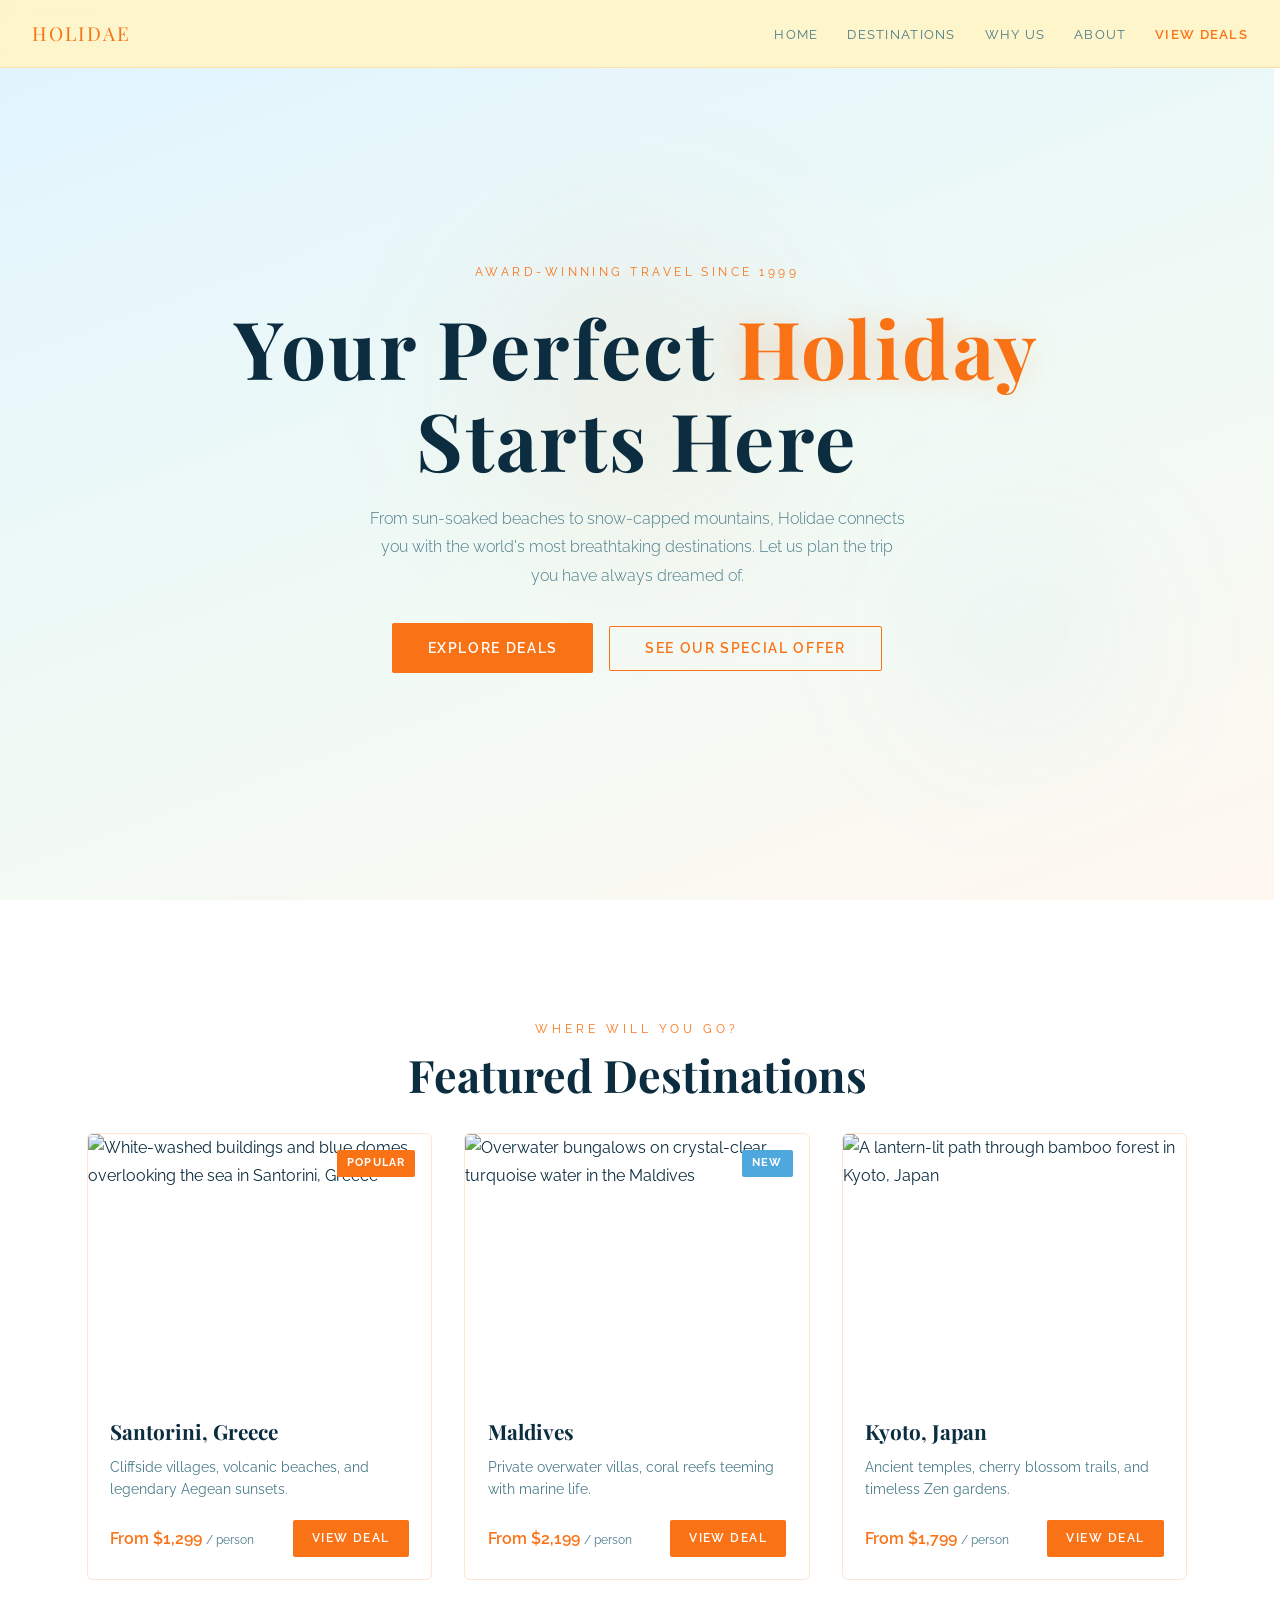
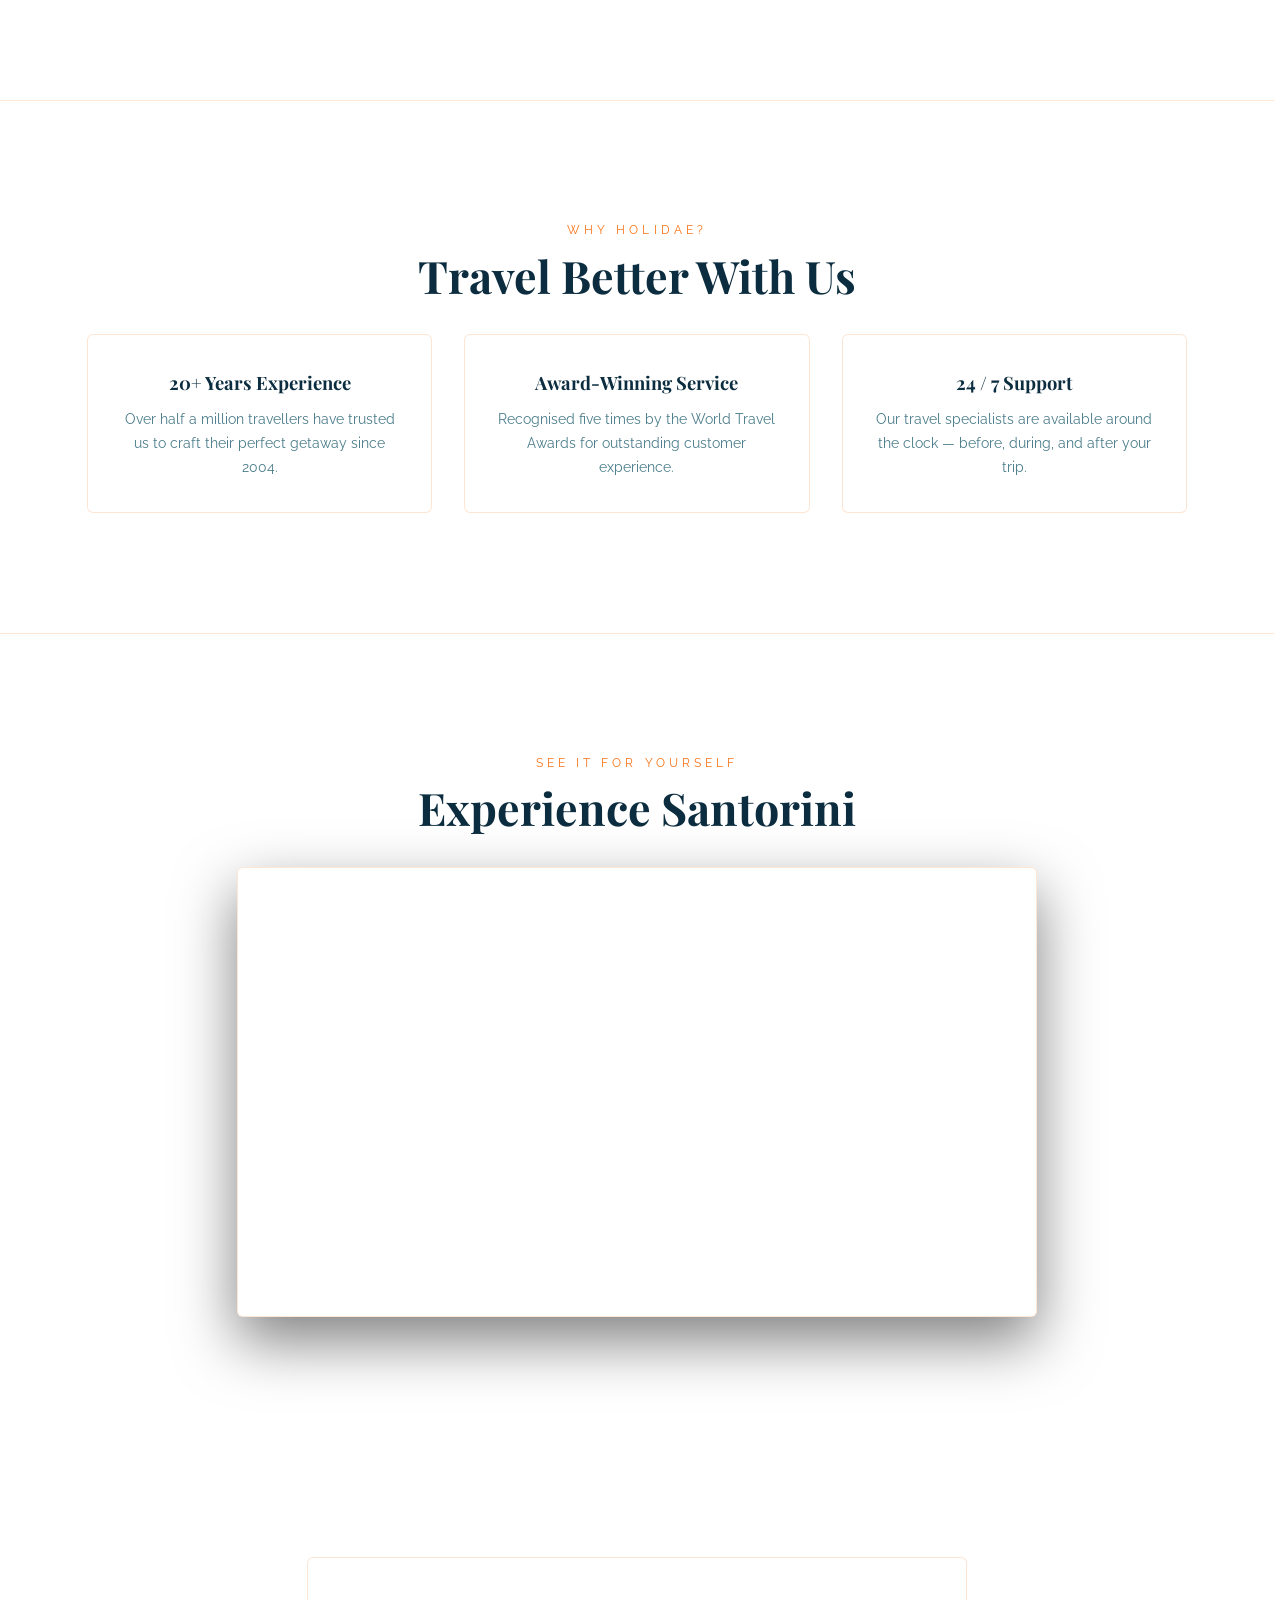
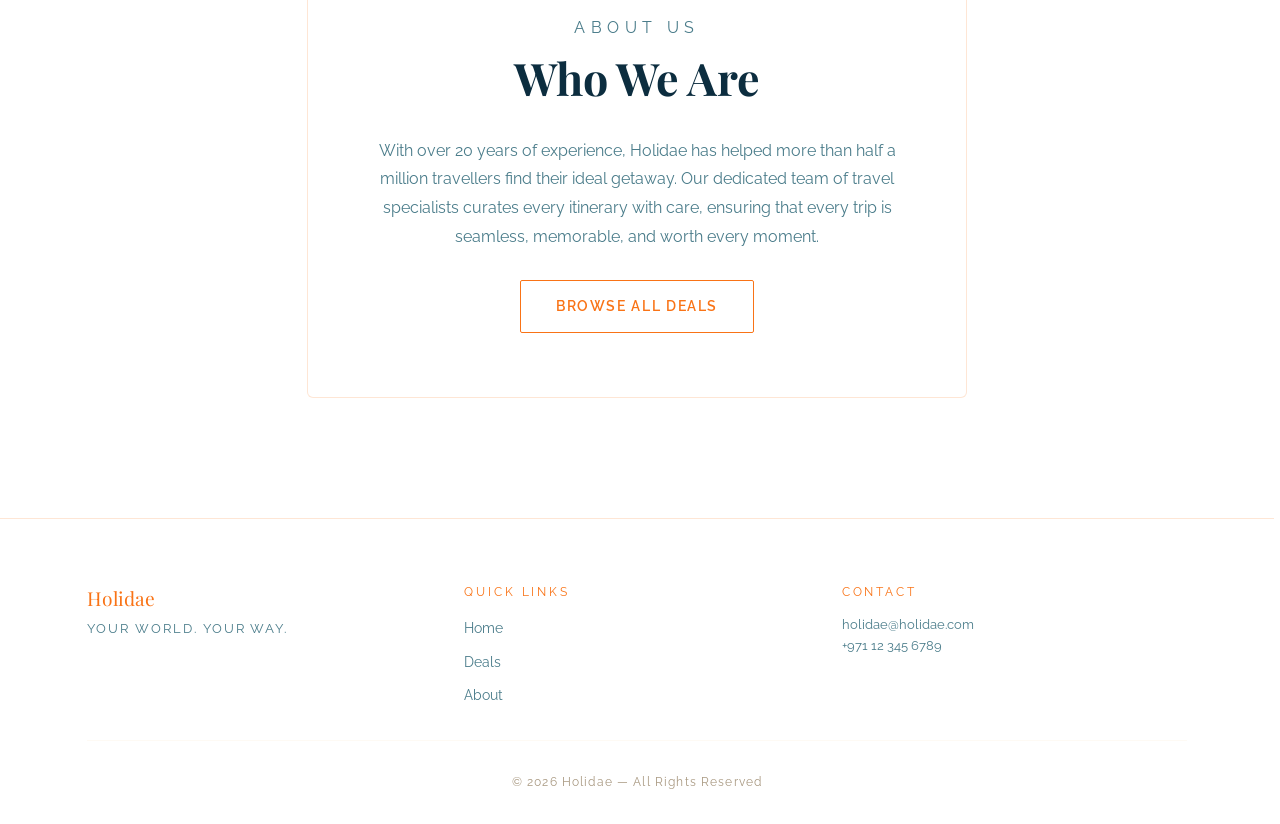
==== index.html @ 5d390eda "Update index.html" ====
<!DOCTYPE html>
<html lang="en">
<head>
  <meta charset="UTF-8" />
  <!-- Viewport meta tag is essential for responsive design on mobile devices. -->
  <meta name="viewport" content="width=device-width, initial-scale=1.0" />
  <title> Holidae</title>

  <!-- Google Fonts: Playfair Display for headings, Raleway for body text. -->
  <link rel="preconnect" href="https://fonts.googleapis.com" />
  <link rel="preconnect" href="https://fonts.gstatic.com" crossorigin />
  <link href="https://fonts.googleapis.com/css2?family=Playfair+Display:wght@400;700&family=Raleway:wght@300;400;600&display=swap" rel="stylesheet" />

  <!-- External stylesheet. -->
  <link rel="stylesheet" href="Home_Page/styles.css" />
  <!-- Favicon: the small icon shown in the browser tab. -->
  <link rel="apple-touch-icon" sizes="180x180" href="Home_Page/assets/apple-touch-icon.png">
  <link rel="icon" type="image/png" sizes="32x32" href="Home_Page/assets/favicon-32x32.png">
  <link rel="icon" type="image/png" sizes="16x16" href="Home_Page/assets/favicon-16x16.png">
  <link rel="manifest" href="Home_Page/assets/site.webmanifest">
</head>

<body>
  <!-- NAVIGATION BAR -->
  <!-- Fixed top bar. On desktop: inline links. On mobile: hamburger toggle. -->
  <nav id="navbar">
    <div class="nav-brand"> Holidae</div>

    <!-- Hamburger button — visible only on mobile via CSS. -->
    <button class="hamburger" id="hamburger" aria-label="Toggle navigation" aria-expanded="false">
      <!-- Three spans form the three bars of the hamburger icon. -->
      <span></span>
      <span></span>
      <span></span>
    </button>

    <!-- Nav link list. On mobile this is hidden until hamburger is clicked. -->
    <ul class="nav-links" id="nav-links">
      <li><a href="#home"         class="nav-link">Home</a></li>
      <li><a href="#destinations" class="nav-link">Destinations</a></li>
      <li><a href="#why-us"       class="nav-link">Why Us</a></li>
      <li><a href="#about"        class="nav-link">About</a></li>
      <!-- deals links to a separate page. -->
      <li><a href="Deals/deals.html" class="nav-link nav-cta">View Deals</a></li>
    </ul>
  </nav>


  <!-- HERO/MAIN SECTION -->
  <!-- Full-viewport intro with headline, subtext, and offer toggle. -->
  <section id="home">

    <!-- Decorative background orbs for depth — purely visual, no content. -->
    <div class="hero-orb hero-orb--1" aria-hidden="true"></div>
    <div class="hero-orb hero-orb--2" aria-hidden="true"></div>

    <!-- Eyebrow label above the main heading. -->
    <p class="hero-eyebrow"> Award-Winning Travel Since 1999 </p>

    <!-- Main hero heading. The <span> applies the gold accent colour. -->
    <h1 class="hero-heading">
      Your Perfect <span>Holiday</span><br/>Starts Here
    </h1>

    <!-- Short introductory paragraph. -->
    <p class="hero-sub">
      From sun-soaked beaches to snow-capped mountains,  Holidae
      connects you with the world's most breathtaking destinations.
      Let us plan the trip you have always dreamed of.
    </p>

    <!-- Button row: two CTAs side by side (stack on mobile via CSS). -->
    <div class="hero-btns">
      <!-- Primary CTA: navigates to the deals page. -->
      <a href="Deals/deals.html" class="btn btn--primary">Explore deals</a>

      <!-- Secondary CTA: toggles the special offer message via JS. -->
      <button class="btn btn--outline" id="offer-btn" onclick="toggleOffer()">
        See Our Special Offer
      </button>
    </div>

    <!-- Hidden offer message, revealed by toggleOffer() in script.js. -->
    <div id="offer-msg" aria-live="polite">
      Book any 7-night deal before <strong>31 May</strong> and receive a
      complimentary airport transfer, daily breakfast, and a guided city tour —
      all included at no extra cost.
    </div>

  </section>


  <!-- DESTINATIONS SECTION -->
  <!-- A responsive grid of featured destination cards. -->
  <section id="destinations">
    <p class="section-label">Where Will You Go?</p>
    <h2 class="section-title">Featured Destinations</h2>

    <!-- CSS Grid container — columns adjust from 1 to 3 depending on screen width. -->
    <div class="cards-grid">

      <!-- Destination card 1: Santorini -->
      <article class="dest-card">
        <div class="dest-card__img-wrap">
          <img
            src="https://images.unsplash.com/photo-1570077188670-e3a8d69ac5ff?w=800&q=80"
            alt="White-washed buildings and blue domes overlooking the sea in Santorini, Greece"
            loading="lazy"
          />
          <!-- Badge overlaid on the image. -->
          <span class="dest-card__badge">Popular</span>
        </div>
        <div class="dest-card__body">
          <h3 class="dest-card__name">Santorini, Greece</h3>
          <p class="dest-card__desc">
            Cliffside villages, volcanic beaches, and legendary Aegean sunsets.
          </p>
          <div class="dest-card__footer">
            <span class="dest-card__price">From $1,299 <em>/ person</em></span>
            <a href="Santorini/santorini.html" class="btn btn--sm">View deal</a>
          </div>
        </div>
      </article>

      <!-- Destination card 2: Maldives -->
      <article class="dest-card">
        <div class="dest-card__img-wrap">
          <img
            src="https://images.unsplash.com/photo-1514282401047-d79a71a590e8?w=800&q=80"
            alt="Overwater bungalows on crystal-clear turquoise water in the Maldives"
            loading="lazy"
          />
          <span class="dest-card__badge dest-card__badge--new">New</span>
        </div>
        <div class="dest-card__body">
          <h3 class="dest-card__name">Maldives</h3>
          <p class="dest-card__desc">
            Private overwater villas, coral reefs teeming with marine life.
          </p>
          <div class="dest-card__footer">
            <span class="dest-card__price">From $2,199 <em>/ person</em></span>
            <a href="Deals/deals.html" class="btn btn--sm">View deal</a>
          </div>
        </div>
      </article>

      <!-- Destination card 3: Kyoto -->
      <article class="dest-card">
        <div class="dest-card__img-wrap">
          <img
            src="https://images.unsplash.com/photo-1493976040374-85c8e12f0c0e?w=800&q=80"
            alt="A lantern-lit path through bamboo forest in Kyoto, Japan"
            loading="lazy"
          />
        </div>
        <div class="dest-card__body">
          <h3 class="dest-card__name">Kyoto, Japan</h3>
          <p class="dest-card__desc">
            Ancient temples, cherry blossom trails, and timeless Zen gardens.
          </p>
          <div class="dest-card__footer">
            <span class="dest-card__price">From $1,799 <em>/ person</em></span>
            <a href="Kyoto/kyoto.html" class="btn btn--sm">View deal</a>
          </div>
        </div>
      </article>

    </div><!-- /.cards-grid -->
  </section>


  <!-- WHY US SECTION -->
   <!-- Three feature highlights in a responsive row. -->
  <section id="why-us">
    <p class="section-label">Why Holidae?</p>
    <h2 class="section-title">Travel Better With Us</h2>

    <!-- Feature items lay out in a row on desktop, column on mobile. -->
    <div class="features-grid">

      <div class="feature">
        <h3 class="feature__title">20+ Years Experience</h3>
        <p class="feature__desc">
          Over half a million travellers have trusted us to craft their
          perfect getaway since 2004.
        </p>
      </div>

      <div class="feature">
        <h3 class="feature__title">Award-Winning Service</h3>
        <p class="feature__desc">
          Recognised five times by the World Travel Awards for outstanding
          customer experience.
        </p>
      </div>

      <div class="feature">
        <h3 class="feature__title">24 / 7 Support</h3>
        <p class="feature__desc">
          Our travel specialists are available around the clock — before,
          during, and after your trip.
        </p>
      </div>

    </div><!-- /.features-grid -->
  </section>


  <!-- VIDEO SECTION -->
   <!-- Embedded YouTube video of a destination.-->
  <section id="video">
    <p class="section-label">See It For Yourself</p>
    <h2 class="section-title">Experience Santorini</h2>

    <!--
      Responsive video wrapper technique:
      A 16:9 padding-top trick keeps the iframe at the correct aspect ratio
      at any screen width. See .video-wrap in styles.css for the CSS.
    -->
    <div class="video-wrap">
      <iframe
        src="https://www.youtube.com/embed/2zjpU97z3YY"
        title="Santorini Greece travel video"
        allow="accelerometer; autoplay; clipboard-write; encrypted-media; gyroscope; picture-in-picture"
        allowfullscreen
      ></iframe>
    </div>
  </section>


  <!-- ABOUT SECTION -->
   <!-- Short company description in a frosted card panel. -->
  <section id="about">
    <div class="about-card">
      <p class="section-label">About Us</p>
      <h2 class="section-title">Who We Are</h2>
      <p>
        With over 20 years of experience,  Holidae has helped more than
        half a million travellers find their ideal getaway. Our dedicated team
        of travel specialists curates every itinerary with care, ensuring that
        every trip is seamless, memorable, and worth every moment.
      </p>
      <!-- Internal link to a future About page could go here. -->
      <a href="Deals/deals.html" class="btn btn--outline" style="margin-top:1.8rem; display:inline-block;">
        Browse All deals
      </a>
    </div>
  </section>


  <!-- FOOTER -->
   <!-- Copyright, quick links, and a simple tagline. -->
  <footer>
    <div class="footer-inner">

      <!-- Footer brand column. -->
      <div class="footer-col">
        <p class="footer-brand"> Holidae</p>
        <p class="footer-tagline">Your world. Your way.</p>
      </div>

      <!-- Quick links column. -->
      <nav class="footer-col" aria-label="Footer navigation">
        <p class="footer-heading">Quick Links</p>
        <ul class="footer-links">
          <li><a href="#home">Home</a></li>
          <li><a href="Deals/deals.html">Deals</a></li>
          <li><a href="#about">About</a></li>
        </ul>
      </nav>

      <!-- Contact column. -->
      <div class="footer-col">
        <p class="footer-heading">Contact</p>
        <p>holidae@holidae.com</p>
        <p>+971 12 345 6789</p>
      </div>

    </div><!-- /.footer-inner -->

    <!-- Bottom copyright bar. -->
    <p class="footer-copy">
      &copy; 2026  Holidae &mdash; All Rights Reserved
    </p>
  </footer>


  <!-- External JS file, placed at end of body so HTML loads first. -->
  <script src="Home_Page/script.js"></script>

</body>
</html>
---- Home_Page/styles.css ----
/* 1. CSS CUSTOM PROPERTIES */
/* Centralised variables make it easy to change the whole colour palette or
typography from one place, and ensure consistency across every element. */

:root {
  /* Colours */
  --bg-dark:       #ffffff;
  --bg-mid:        #f0f9ff;
  --accent:        #f97316;
  --accent-glow:   rgba(249, 115, 22, 0.25);
  --accent-dim:    rgba(249, 115, 22, 0.10);
  --text-light:    #0c2d3f;
  --text-dim:      #4a7c8a;
  --card-bg:       rgba(255, 255, 255, 0.88);
  --border:        rgba(249, 115, 22, 0.18);

  /* Typography */
  --font-display:  'Playfair Display', Georgia, serif;
  --font-body:     'Raleway', 'Trebuchet MS', sans-serif;

  /* Spacing scale */
  --space-xs:  0.5rem;
  --space-sm:  1rem;
  --space-md:  2rem;
  --space-lg:  4rem;
  --space-xl:  6rem;

  /* Layout */
  --max-width: 1100px;
  --nav-height: 68px;

  /* Transitions */
  --transition: 0.3s ease;
}


/* 2. RESET & BASE */
/* Normalise browser defaults and set sensible global rules. */
*, *::before, *::after {
  box-sizing: border-box;
  margin: 0;
  padding: 0;
}

html {
  /* Smooth scrolling when anchor links are clicked. */
  scroll-behavior: smooth;
  /* Prevent layout shift when a scrollbar appears. */
  scrollbar-gutter: stable;
}

body {
  font-family: var(--font-body);
  font-size: 1rem;
  line-height: 1.7;
  color: var(--text-light);
  background: linear-gradient(160deg, #e0f4ff 0%, #f0faf5 55%, #fff8f0 100%);
  background-attachment: fixed;
  min-height: 100vh;
  overflow-x: hidden;
}

img {
  /* Images never overflow their container. */
  max-width: 100%;
  display: block;
}

a {
  color: inherit;
  text-decoration: none;
}

ul {
  list-style: none;
}

/* Thin, themed scrollbar for Webkit browsers. */
::-webkit-scrollbar       { width: 6px; }
::-webkit-scrollbar-track { background: #f0f9ff; }
::-webkit-scrollbar-thumb { background: rgba(249,115,22,0.3); border-radius: 3px; }


/* 3. REUSABLE COMPONENTS */
/* Buttons */
/* .btn is the base class. Modifier classes (--primary, --outline, --sm)
are layered on top. This BEM-style pattern keeps styles composable. */
.btn {
  display: inline-block;
  padding: 0.85rem 2.2rem;
  font-family: var(--font-body);
  font-size: 0.85rem;
  font-weight: 600;
  letter-spacing: 0.12em;
  text-transform: uppercase;
  cursor: pointer;
  border: none;
  border-radius: 2px;
  transition: color var(--transition),
              background var(--transition),
              box-shadow var(--transition),
              transform var(--transition);
  position: relative;
  overflow: hidden;
}

/* Subtle lift on any button hover. */
.btn:hover {
  transform: translateY(-2px);
}

/* Filled gold button. */
.btn--primary {
  background: var(--accent);
  color: var(--bg-dark);
}
.btn--primary:hover {
  background: #ea6a0a;
  box-shadow: 0 8px 24px var(--accent-glow);
}

/* Bordered transparent button. */
.btn--outline {
  background: transparent;
  border: 1.5px solid var(--accent);
  color: var(--accent);
}
.btn--outline:hover {
  background: var(--accent);
  color: var(--bg-dark);
  box-shadow: 0 8px 24px var(--accent-glow);
}

/* Small variant used inside cards. */
.btn--sm {
  padding: 0.5rem 1.2rem;
  font-size: 0.75rem;
  background: var(--accent);
  color: var(--bg-dark);
}
.btn--sm:hover {
  background: #ea6a0a;
  box-shadow: 0 4px 14px var(--accent-glow);
}

/* --- Section Labels (eyebrow text above headings) --- */
.section-label {
  display: block;
  font-size: 0.72rem;
  letter-spacing: 0.35em;
  text-transform: uppercase;
  color: var(--accent);
  margin-bottom: 0.5rem;
}

/* --- Section Titles --- */
.section-title {
  font-family: var(--font-display);
  /* clamp() creates fluid typography:
     minimum 1.8rem → scales with viewport → maximum 2.8rem.
     This eliminates the need for separate media query overrides. */
  font-size: clamp(1.8rem, 4vw, 2.8rem);
  line-height: 1.2;
  color: var(--text-light);
  margin-bottom: var(--space-md);
}

/* --- Centred Section Wrapper --- */
.section-inner {
  max-width: var(--max-width);
  margin: 0 auto;
  padding: 0 var(--space-sm);
}


/* 4. NAVIGATION */
/* Mobile-first: hamburger visible, links hidden by default. */
/* At 768px+ the hamburger hides and links appear inline. */

#navbar {
  position: fixed;
  top: 0;
  left: 0;
  width: 100%;
  height: var(--nav-height);
  display: flex;
  align-items: center;
  justify-content: space-between;
  padding: 0 var(--space-md);
  background: rgba(255, 245, 199, 0.92);
  backdrop-filter: blur(12px);
  -webkit-backdrop-filter: blur(12px); /* Safari prefix */
  border-bottom: 1px solid var(--border);
  z-index: 1000;
  isolation: isolate; /* Creates a new stacking context for the nav, ensuring dropdowns appear above other content. */
}

/* Brand name in the nav. */
.nav-brand {
  font-family: var(--font-display);
  font-size: 1.2rem;
  letter-spacing: 0.1em;
  color: var(--accent);
  text-transform: uppercase;
}

/* Hamburger button — shown on mobile, hidden on desktop. */
/* Three <span> children form the three icon bars. */
.hamburger {
  display: flex;          
  flex-direction: column;
  justify-content: space-between;
  width: 26px;
  height: 18px;
  background: none;
  border: none;
  cursor: pointer;
  padding: 0;
  z-index: 1001;
}

.hamburger span {
  display: block;
  width: 100%;
  height: 2px;
  background: var(--accent);
  border-radius: 2px;
  /* Animate each bar for the open/close morph effect. */
  transition: transform var(--transition), opacity var(--transition);
  transform-origin: center;
}

/* When the nav is open, the JS adds .nav-open to #navbar. */
/* These rules morph the three bars into an X shape. */
#navbar.nav-open .hamburger span:nth-child(1) {
  transform: translateY(8px) rotate(45deg);
}
#navbar.nav-open .hamburger span:nth-child(2) {
  opacity: 0;
  transform: scaleX(0);
}
#navbar.nav-open .hamburger span:nth-child(3) {
  transform: translateY(-8px) rotate(-45deg);
}

/* Nav links — hidden on mobile, dropdown when open. */
.nav-links {
  /* Hidden off-screen by default on mobile. */
  display: flex;
  flex-direction: column;
  gap: 0;
  position: absolute;
  top: var(--nav-height);
  left: 0;
  width: 100%;
  background: rgba(253, 253, 253, 0.92);
  border-bottom: 1px solid var(--border);
  padding: var(--space-sm) 0;
  /* Slide-down animation handled by max-height transition. */
  max-height: 0;
  overflow: hidden;
  padding: 0; /* Remove padding when closed to prevent extra space. */
  border-bottom: none; /* Remove border when closed to prevent visual glitch. */
  transition: max-height 0.4s ease, padding 0.4s ease;
  z-index: 1001;

}

/* When the hamburger is clicked, JS adds .nav-open to #navbar. */
#navbar.nav-open .nav-links {
  max-height: 400px; /* Large enough to reveal all links. */
  padding: var(--space-sm) 0;
}

.nav-links a {
  display: block;
  padding: 0.75rem var(--space-md);
  font-size: 0.85rem;
  letter-spacing: 0.1em;
  text-transform: uppercase;
  color: var(--text-dim);
  transition: color var(--transition), padding-left var(--transition);
}

.nav-links a:hover {
  color: var(--accent);
  padding-left: calc(var(--space-md) + 6px); 
}

/* Highlighting the "View Deals" button. */
.nav-cta {
  color: var(--accent) !important;
  font-weight: 600;
}


/* 5. HERO SECTION */
#home {
  min-height: 100vh;
  display: flex;
  flex-direction: column;
  justify-content: center;
  align-items: center;
  text-align: center;
  /* Top padding clears the fixed nav; bottom padding for breathing room. */
  padding: calc(var(--nav-height) + var(--space-lg)) var(--space-sm) var(--space-xl);
  position: relative;
  overflow: hidden;
}

/* Decorative ambient orbs — positioned absolutely behind content. */
.hero-orb {
  position: absolute;
  border-radius: 50%;
  filter: blur(80px);
  pointer-events: none;
  z-index: 0;
}
.hero-orb--1 {
  width: 420px;
  height: 420px;
  background: radial-gradient(circle, rgba(249,115,22,0.10), transparent 70%);
  top: 20%;
  left: 50%;
  transform: translateX(-50%);
  animation: orb-drift 8s ease-in-out infinite alternate;
}
.hero-orb--2 {
  width: 260px;
  height: 260px;
  background: radial-gradient(circle, rgba(56,189,248,0.12), transparent 70%);
  bottom: 15%;
  right: 10%;
  animation: orb-drift 11s ease-in-out infinite alternate-reverse;
}

@keyframes orb-drift {
  from { transform: translateX(-50%) translateY(0); }
  to   { transform: translateX(-50%) translateY(30px); }
}

/* Eyebrow label above the main heading. */
.hero-eyebrow {
  font-size: 0.72rem;
  letter-spacing: 0.3em;
  text-transform: uppercase;
  color: var(--accent);
  margin-bottom: 1.2rem;
  position: relative;
  z-index: 1;
  animation: fade-in-up 0.9s ease both;
}

/* Main heading uses fluid sizing via clamp(). */
.hero-heading {
  font-family: var(--font-display);
  font-size: clamp(2.4rem, 8vw, 5rem);
  letter-spacing: 0.03em;
  line-height: 1.15;
  color: var(--text-light);
  position: relative;
  z-index: 1;
  animation: fade-in-up 0.9s ease 0.15s both;
}

/* Gold accent word in the heading. */
.hero-heading span {
  color: var(--accent);
  text-shadow: 0 0 32px var(--accent-glow);
}

.hero-sub {
  max-width: 540px;
  margin-top: 1.2rem;
  font-size: 1rem;
  font-weight: 300;
  line-height: 1.8;
  color: var(--text-dim);
  position: relative;
  z-index: 1;
  animation: fade-in-up 0.9s ease 0.3s both;
}

/* Button row — stacked on mobile, side-by-side on desktop. */
.hero-btns {
  display: flex;
  flex-direction: column;
  align-items: center;
  gap: var(--space-sm);
  margin-top: var(--space-md);
  position: relative;
  z-index: 1;
  animation: fade-in-up 0.9s ease 0.45s both;
}

/* Offer message panel. */
#offer-msg {
  display: none; /* JS toggles this to 'block'. */
  margin-top: var(--space-md);
  padding: 1.1rem 1.8rem;
  border-left: 3px solid var(--accent);
  background: var(--accent-dim);
  color: var(--text-light);
  font-size: 0.95rem;
  line-height: 1.7;
  max-width: 520px;
  text-align: left;
  position: relative;
  z-index: 1;
  animation: fade-in-up 0.5s ease both;
  border-radius: 0 4px 4px 0;
}

/* Shared keyframe used by hero elements. */
@keyframes fade-in-up {
  from { opacity: 0; transform: translateY(24px); }
  to   { opacity: 1; transform: translateY(0);    }
}


/* 6. DESTINATIONS SECTION */
#destinations {
  padding: var(--space-xl) var(--space-sm);
  text-align: center;
}

/* CSS Grid layout for destination cards.
/* Grid-template-columns uses auto-fit + minmax so the browser automatically calculates 
how many columns fit. On a 320px phone: 1 column. */
/* On a 700px tablet: 2 columns. On 1000px+ desktop: 3 columns. */
/* No media queries needed for this specific layout change. */
.cards-grid {
  display: grid;
  grid-template-columns: repeat(auto-fit, minmax(280px, 1fr));
  gap: var(--space-md);
  max-width: var(--max-width);
  margin: 0 auto;
  text-align: left;
}

/* Individual destination card. */
.dest-card {
  background: var(--card-bg);
  border: 1px solid var(--border);
  border-radius: 6px;
  overflow: hidden;
  backdrop-filter: blur(6px);
  transition: transform var(--transition), box-shadow var(--transition);
}

.dest-card:hover {
  transform: translateY(-6px);
  box-shadow: 0 20px 48px rgba(0,0,0,0.4);
}

/* Image wrapper allows the badge to be positioned absolutely. */
.dest-card__img-wrap {
  position: relative;
  overflow: hidden;
/* Fixed aspect ratio so all cards have uniform image height. */
  aspect-ratio: 4 / 3;
}

.dest-card__img-wrap img {
  width: 100%;
  height: 100%;
  object-fit: cover;
  transition: transform 0.5s ease;
}

.dest-card:hover .dest-card__img-wrap img {
  transform: scale(1.06);
}

/* Small badge pinned to the top-right of the card image. */
.dest-card__badge {
  position: absolute;
  top: var(--space-sm);
  right: var(--space-sm);
  background: var(--accent);
  color: var(--bg-dark);
  font-size: 0.68rem;
  font-weight: 700;
  letter-spacing: 0.1em;
  text-transform: uppercase;
  padding: 0.25rem 0.65rem;
  border-radius: 2px;
}

/* Blue-tinted badge for "New" items. */
.dest-card__badge--new {
  background: #4ea8de;
  color: #fff;
}

/* Card text body. */
.dest-card__body {
  padding: 1.4rem;
}

.dest-card__name {
  font-family: var(--font-display);
  font-size: 1.3rem;
  color: var(--text-light);
  margin-bottom: 0.4rem;
}

.dest-card__desc {
  font-size: 0.88rem;
  color: var(--text-dim);
  line-height: 1.6;
  margin-bottom: 1.2rem;
}

/* Price and button sit side by side within the card footer. */
.dest-card__footer {
  display: flex;
  align-items: center;
  justify-content: space-between;
  gap: var(--space-xs);
}

.dest-card__price {
  font-size: 1rem;
  font-weight: 600;
  color: var(--accent);
}

.dest-card__price em {
  font-style: normal;
  font-size: 0.78rem;
  font-weight: 400;
  color: var(--text-dim);
}


/* 7. WHY US / FEATURES SECTION */
#why-us {
  padding: var(--space-xl) var(--space-sm);
  text-align: center;
  background: rgba(255,255,255,0.02);
  border-top: 1px solid var(--border);
  border-bottom: 1px solid var(--border);
}

/* Same auto-fit grid pattern as .cards-grid. */
/* Switches from 1 column (mobile) to 3 columns (desktop) automatically. */
.features-grid {
  display: grid;
  grid-template-columns: repeat(auto-fit, minmax(220px, 1fr));
  gap: var(--space-md);
  max-width: var(--max-width);
  margin: 0 auto;
}

.feature {
  padding: var(--space-md);
  background: var(--card-bg);
  border: 1px solid var(--border);
  border-radius: 6px;
  backdrop-filter: blur(6px);
  transition: border-color var(--transition), transform var(--transition);
}

.feature:hover {
  border-color: var(--accent);
  transform: translateY(-4px);
}

.feature__title {
  font-family: var(--font-display);
  font-size: 1.15rem;
  color: var(--text-light);
  margin-bottom: 0.6rem;
}

.feature__desc {
  font-size: 0.88rem;
  color: var(--text-dim);
  line-height: 1.7;
}


/* 8. VIDEO SECTION */
#video {
  padding: var(--space-xl) var(--space-sm);
  text-align: center;
}
/* This ensures the video is never distorted or overflows on small screens. */
.video-wrap {
  width: 100%;
  max-width: 800px;
  margin: 0 auto;
  aspect-ratio: 16 / 9;
  border-radius: 6px;
  overflow: hidden;
  border: 1px solid var(--border);
  box-shadow: 0 24px 60px rgba(0,0,0,0.5);
}

.video-wrap iframe {
  width: 100%;
  height: 100%;
  border: none;
}

/* 9. ABOUT SECTION */
#about {
  padding: var(--space-xl) var(--space-sm);
  display: flex;
  justify-content: center;
  text-align: center;
}

.about-card {
  background: var(--card-bg);
  border: 1px solid var(--border);
  border-radius: 6px;
  padding: clamp(2rem, 5vw, 3.5rem); /* Fluid padding. */
  max-width: 660px;
  width: 100%;
  backdrop-filter: blur(8px);
}

.about-card p {
  color: var(--text-dim);
  line-height: 1.85;
  font-size: 0.97rem;
}


/* 10. FOOTER */
footer {
  border-top: 1px solid var(--border);
  padding: var(--space-lg) var(--space-sm) var(--space-md);
}

/* Three-column layout on desktop, stacked on mobile. */
.footer-inner {
  display: grid;
  grid-template-columns: 1fr;
  gap: var(--space-md);
  max-width: var(--max-width);
  margin: 0 auto var(--space-md);
  text-align: center;
}

.footer-brand {
  font-family: var(--font-display);
  font-size: 1.2rem;
  color: var(--accent);
  margin-bottom: 0.3rem;
}

.footer-tagline {
  font-size: 0.82rem;
  color: var(--text-dim);
  letter-spacing: 0.15em;
  text-transform: uppercase;
}

.footer-heading {
  font-size: 0.72rem;
  letter-spacing: 0.25em;
  text-transform: uppercase;
  color: var(--accent);
  margin-bottom: 0.8rem;
}

.footer-links li + li {
  margin-top: 0.4rem;
}

.footer-links a {
  font-size: 0.88rem;
  color: var(--text-dim);
  transition: color var(--transition);
}

.footer-links a:hover {
  color: var(--accent);
}

footer p {
  font-size: 0.82rem;
  color: var(--text-dim);
  line-height: 1.6;
}

.footer-copy {
  text-align: center;
  font-size: 0.72rem;
  letter-spacing: 0.1em;
  color: rgb(168, 152, 128);
  padding-top: var(--space-md);
  border-top: 1px solid rgba(232,160,69,0.06);
  max-width: var(--max-width);
  margin: 0 auto;
}


/* MEDIA QUERIES */
/* Mobile-first approach: base styles above target small screens. */
/* The queries below progressively enhance for larger viewports. */

/* TABLET — 600px and wider */
@media (min-width: 600px) {

  /* Hero buttons sit side by side. */
  .hero-btns {
    flex-direction: row;
    justify-content: center;
  }

  /* Footer columns: 2-column grid. */
  .footer-inner {
    grid-template-columns: repeat(2, 1fr);
    text-align: left;
  }
}


/* DESKTOP — 768px and wider */
@media (min-width: 768px) {

  /* --- Navigation ---
     Hide the hamburger and show inline links on desktop. */
  .hamburger {
    display: none;
  }

  .nav-links {
    /* Override the mobile dropdown styles. */
    position: static;
    flex-direction: row;
    align-items: center;
    gap: 1.8rem;
    max-height: none; /* Remove the mobile slide-down constraint. */
    overflow: visible;
    background: none;
    border: none;
    padding: 0;
    width: auto;
  }

  .nav-links a {
    padding: 0;
    font-size: 0.8rem;
    display: inline;
  }

  /* Remove indent hover effect on desktop. */
  .nav-links a:hover {
    padding-left: 0;
    color: var(--accent);
  }

  /* Footer: 3-column layout. */
  .footer-inner {
    grid-template-columns: repeat(3, 1fr);
  }
}


/* LARGE DESKTOP — 1024px and wider */
@media (min-width: 1024px) {

  /* Increase section padding on large screens for a more spacious feel. */
  #destinations,
  #why-us,
  #video,
  #about {
    padding: calc(var(--space-xl) * 1.25) var(--space-md);
  }
}
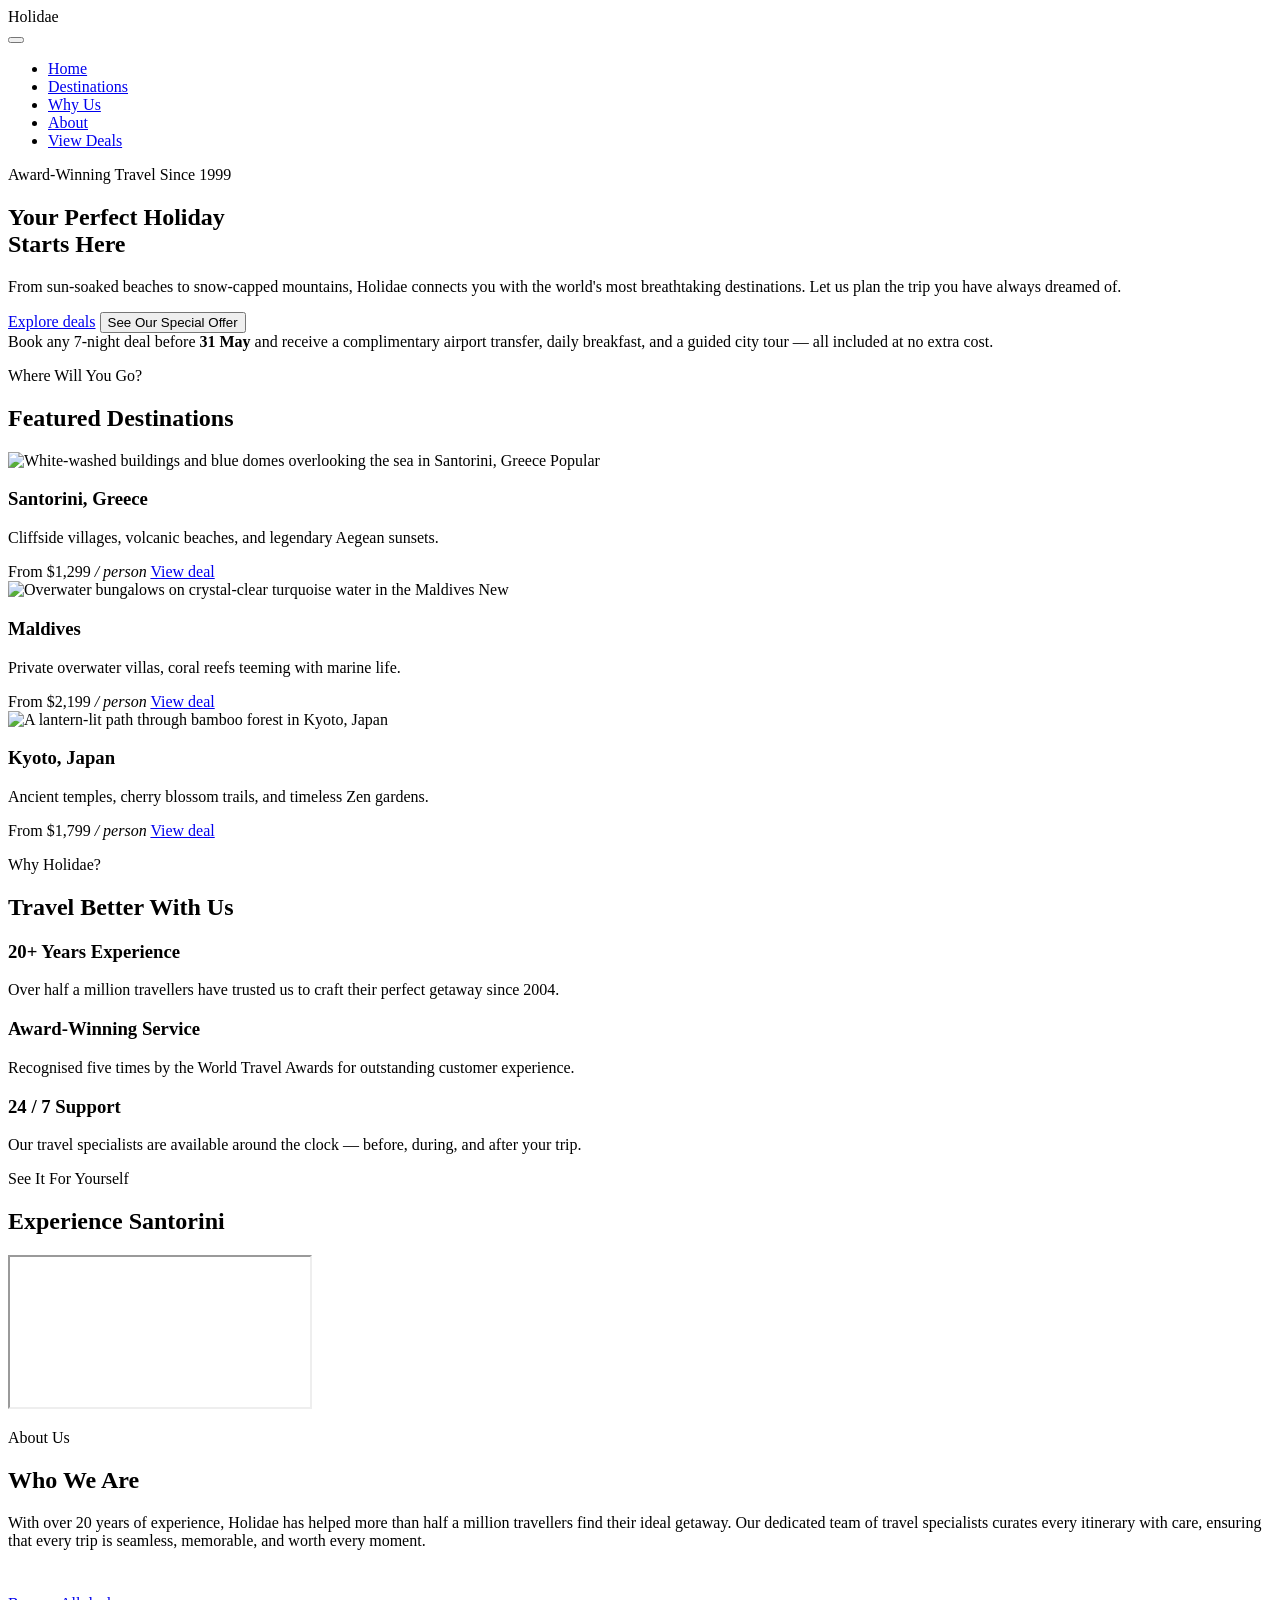
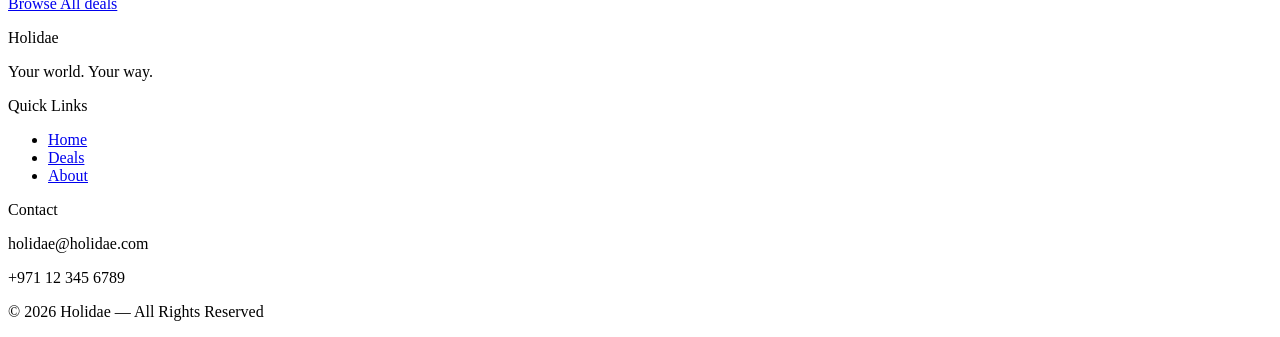
==== commit a318da45: "Update index.html" ====
--- a/index.html
+++ b/index.html
@@ -12,12 +12,12 @@
   <link href="https://fonts.googleapis.com/css2?family=Playfair+Display:wght@400;700&family=Raleway:wght@300;400;600&display=swap" rel="stylesheet" />
 
   <!-- External stylesheet. -->
-  <link rel="stylesheet" href="Home_Page/styles.css" />
+  <link rel="stylesheet" href="nathan.github.io/Home_Page/styles.css" />
   <!-- Favicon: the small icon shown in the browser tab. -->
-  <link rel="apple-touch-icon" sizes="180x180" href="Home_Page/assets/apple-touch-icon.png">
-  <link rel="icon" type="image/png" sizes="32x32" href="Home_Page/assets/favicon-32x32.png">
-  <link rel="icon" type="image/png" sizes="16x16" href="Home_Page/assets/favicon-16x16.png">
-  <link rel="manifest" href="Home_Page/assets/site.webmanifest">
+  <link rel="apple-touch-icon" sizes="180x180" href="nathan.github.io/Home_Page/assets/apple-touch-icon.png">
+  <link rel="icon" type="image/png" sizes="32x32" href="nathan.github.io/Home_Page/assets/favicon-32x32.png">
+  <link rel="icon" type="image/png" sizes="16x16" href="nathan.github.io/Home_Page/assets/favicon-16x16.png">
+  <link rel="manifest" href="nathan.github.io/Home_Page/assets/site.webmanifest">
 </head>
 
 <body>
@@ -117,7 +117,7 @@
           </p>
           <div class="dest-card__footer">
             <span class="dest-card__price">From $1,299 <em>/ person</em></span>
-            <a href="Santorini/santorini.html" class="btn btn--sm">View deal</a>
+            <a href="/Santorini/santorini.html" class="btn btn--sm">View deal</a>
           </div>
         </div>
       </article>
@@ -139,7 +139,7 @@
           </p>
           <div class="dest-card__footer">
             <span class="dest-card__price">From $2,199 <em>/ person</em></span>
-            <a href="Deals/deals.html" class="btn btn--sm">View deal</a>
+            <a href="/Deals/deals.html" class="btn btn--sm">View deal</a>
           </div>
         </div>
       </article>
@@ -160,7 +160,7 @@
           </p>
           <div class="dest-card__footer">
             <span class="dest-card__price">From $1,799 <em>/ person</em></span>
-            <a href="Kyoto/kyoto.html" class="btn btn--sm">View deal</a>
+            <a href="/Kyoto/kyoto.html" class="btn btn--sm">View deal</a>
           </div>
         </div>
       </article>
@@ -241,7 +241,7 @@
         every trip is seamless, memorable, and worth every moment.
       </p>
       <!-- Internal link to a future About page could go here. -->
-      <a href="Deals/deals.html" class="btn btn--outline" style="margin-top:1.8rem; display:inline-block;">
+      <a href="/Deals/deals.html" class="btn btn--outline" style="margin-top:1.8rem; display:inline-block;">
         Browse All deals
       </a>
     </div>
@@ -286,7 +286,7 @@
 
 
   <!-- External JS file, placed at end of body so HTML loads first. -->
-  <script src="Home_Page/script.js"></script>
+  <script src="/Home_Page/script.js"></script>
 
 </body>
 </html>
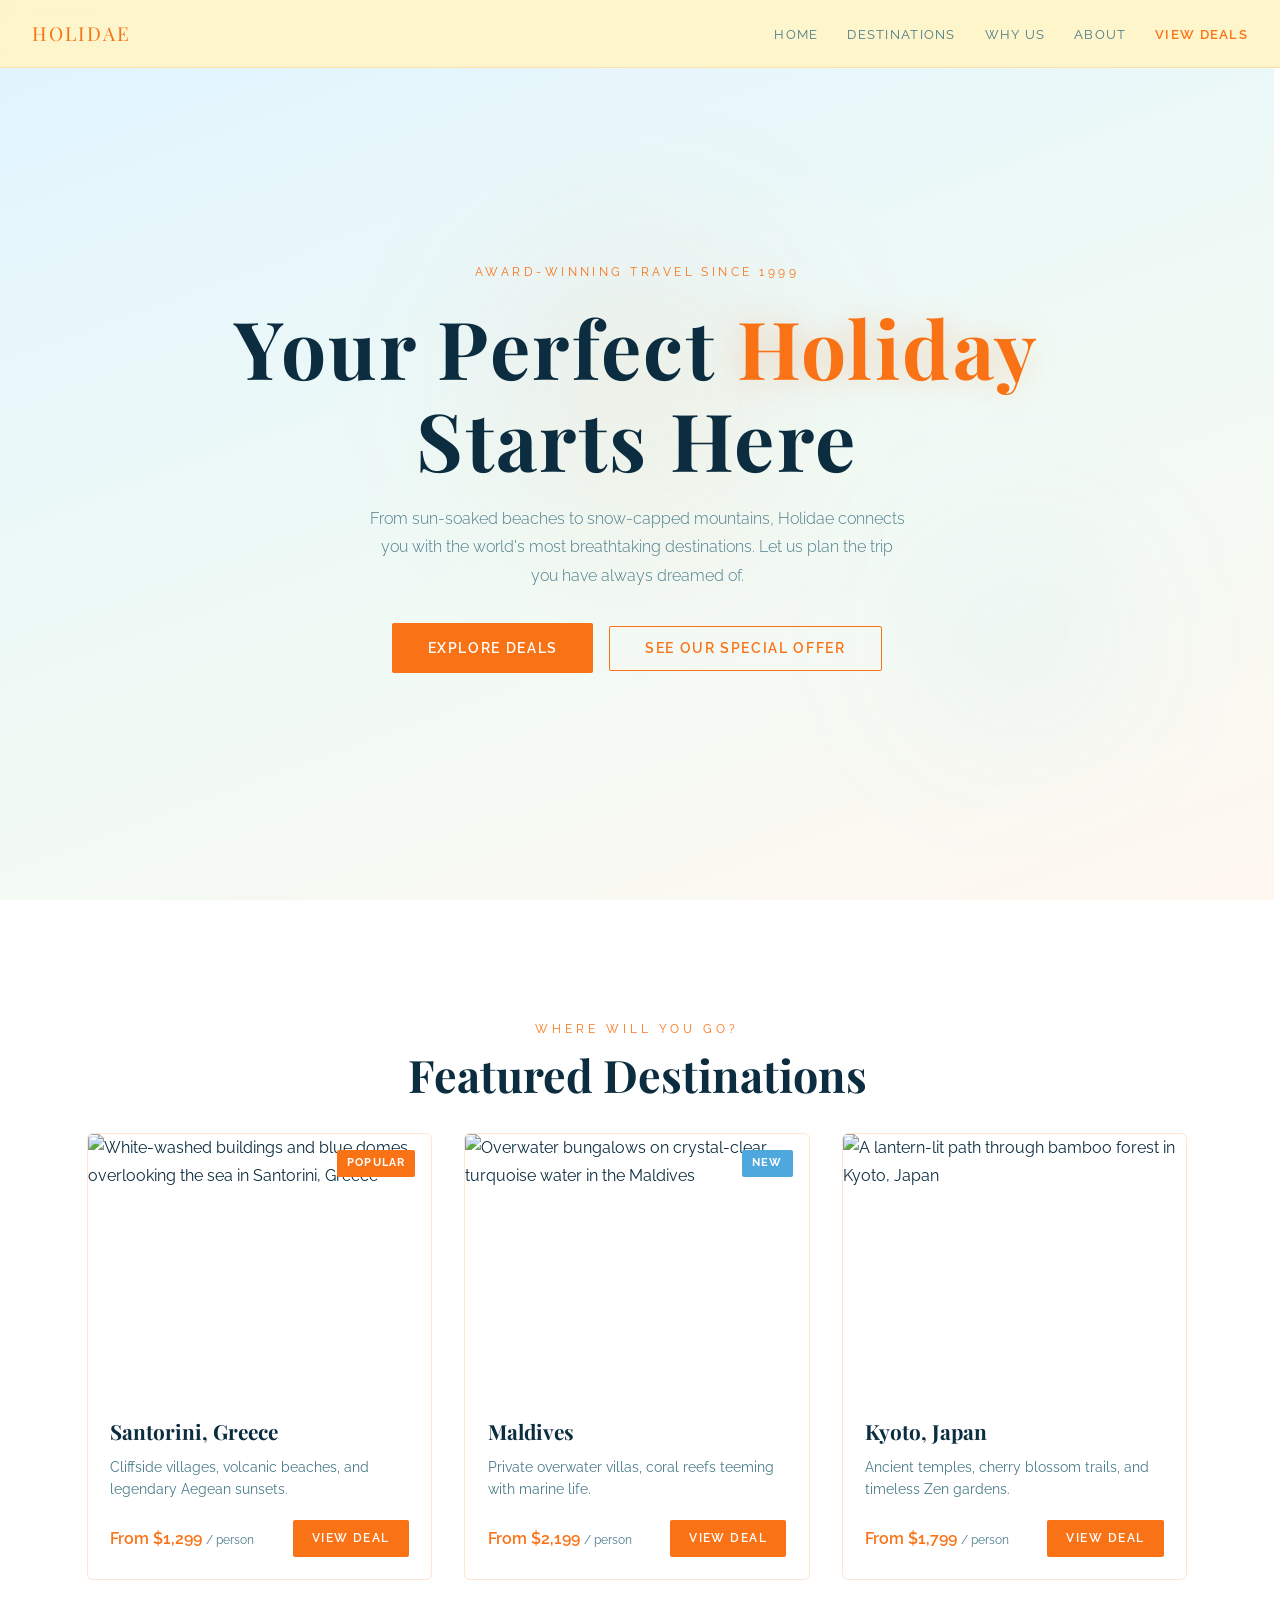
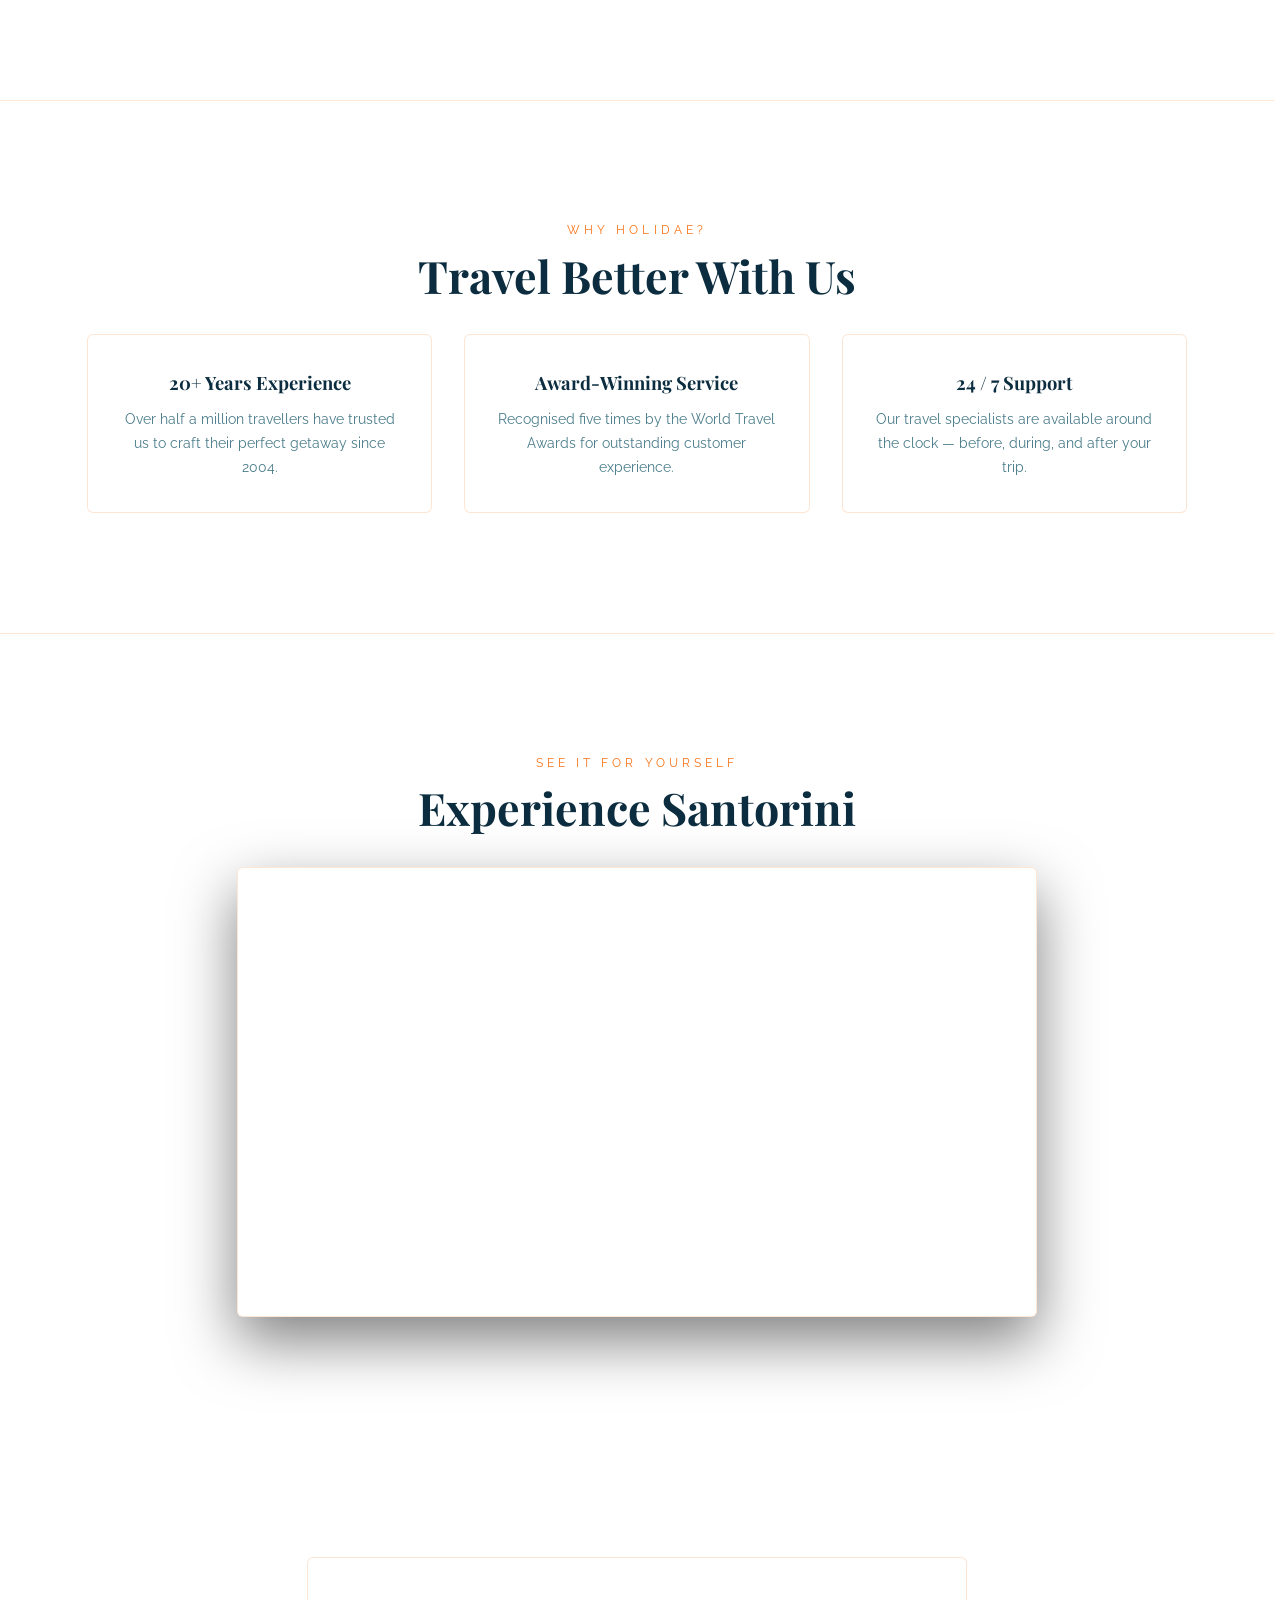
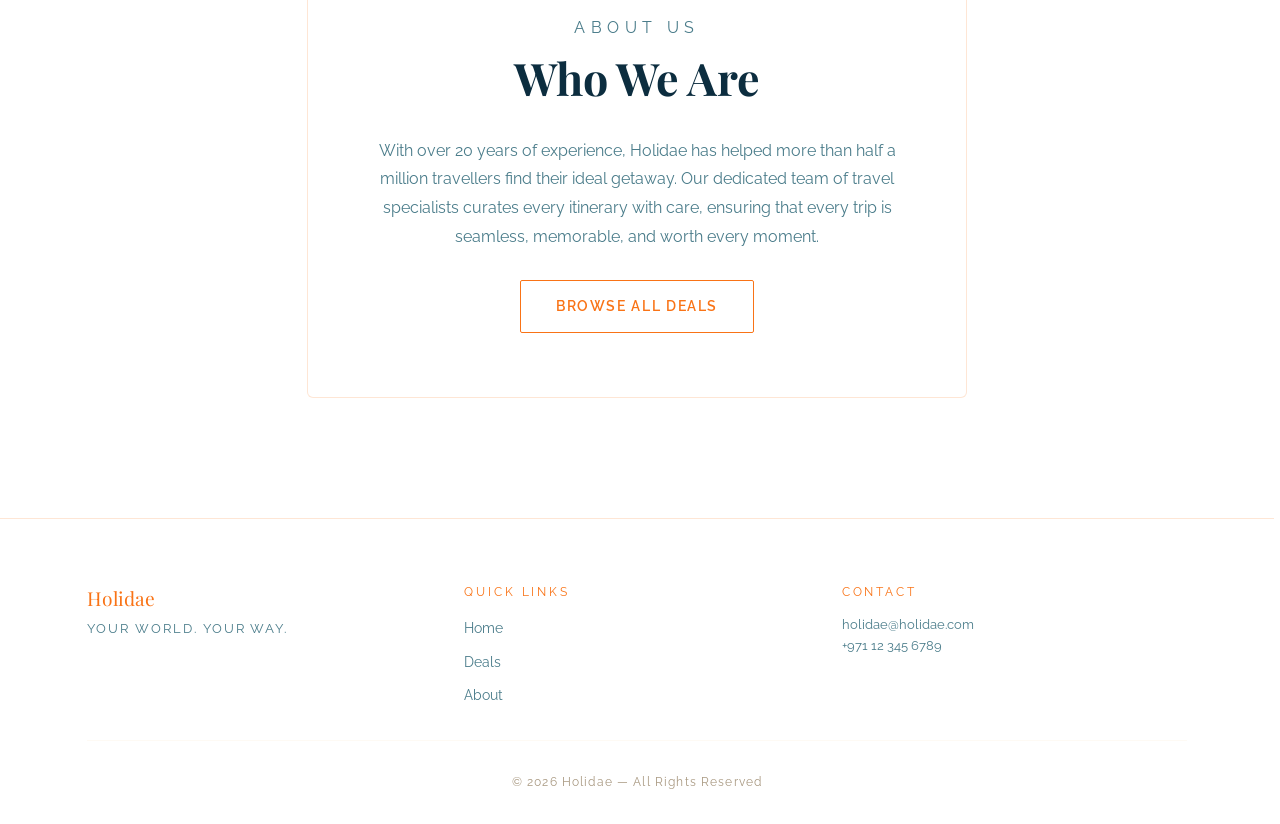
==== commit 5abb37f6: "fixing live website trying domething" ====
--- a/index.html
+++ b/index.html
@@ -12,12 +12,12 @@
   <link href="https://fonts.googleapis.com/css2?family=Playfair+Display:wght@400;700&family=Raleway:wght@300;400;600&display=swap" rel="stylesheet" />
 
   <!-- External stylesheet. -->
-  <link rel="stylesheet" href="nathan.github.io/Home_Page/styles.css" />
+  <link rel="stylesheet" href="styles.css" />
   <!-- Favicon: the small icon shown in the browser tab. -->
-  <link rel="apple-touch-icon" sizes="180x180" href="nathan.github.io/Home_Page/assets/apple-touch-icon.png">
-  <link rel="icon" type="image/png" sizes="32x32" href="nathan.github.io/Home_Page/assets/favicon-32x32.png">
-  <link rel="icon" type="image/png" sizes="16x16" href="nathan.github.io/Home_Page/assets/favicon-16x16.png">
-  <link rel="manifest" href="nathan.github.io/Home_Page/assets/site.webmanifest">
+  <link rel="apple-touch-icon" sizes="180x180" href="assets/apple-touch-icon.png">
+  <link rel="icon" type="image/png" sizes="32x32" href="assets/favicon-32x32.png">
+  <link rel="icon" type="image/png" sizes="16x16" href="assets/favicon-16x16.png">
+  <link rel="manifest" href="assets/site.webmanifest">
 </head>
 
 <body>
--- a/styles.css
+++ b/styles.css
@@ -0,0 +1,776 @@
+
+/* 1. CSS CUSTOM PROPERTIES */
+/* Centralised variables make it easy to change the whole colour palette or
+typography from one place, and ensure consistency across every element. */
+
+:root {
+  /* Colours */
+  --bg-dark:       #ffffff;
+  --bg-mid:        #f0f9ff;
+  --accent:        #f97316;
+  --accent-glow:   rgba(249, 115, 22, 0.25);
+  --accent-dim:    rgba(249, 115, 22, 0.10);
+  --text-light:    #0c2d3f;
+  --text-dim:      #4a7c8a;
+  --card-bg:       rgba(255, 255, 255, 0.88);
+  --border:        rgba(249, 115, 22, 0.18);
+
+  /* Typography */
+  --font-display:  'Playfair Display', Georgia, serif;
+  --font-body:     'Raleway', 'Trebuchet MS', sans-serif;
+
+  /* Spacing scale */
+  --space-xs:  0.5rem;
+  --space-sm:  1rem;
+  --space-md:  2rem;
+  --space-lg:  4rem;
+  --space-xl:  6rem;
+
+  /* Layout */
+  --max-width: 1100px;
+  --nav-height: 68px;
+
+  /* Transitions */
+  --transition: 0.3s ease;
+}
+
+
+/* 2. RESET & BASE */
+/* Normalise browser defaults and set sensible global rules. */
+*, *::before, *::after {
+  box-sizing: border-box;
+  margin: 0;
+  padding: 0;
+}
+
+html {
+  /* Smooth scrolling when anchor links are clicked. */
+  scroll-behavior: smooth;
+  /* Prevent layout shift when a scrollbar appears. */
+  scrollbar-gutter: stable;
+}
+
+body {
+  font-family: var(--font-body);
+  font-size: 1rem;
+  line-height: 1.7;
+  color: var(--text-light);
+  background: linear-gradient(160deg, #e0f4ff 0%, #f0faf5 55%, #fff8f0 100%);
+  background-attachment: fixed;
+  min-height: 100vh;
+  overflow-x: hidden;
+}
+
+img {
+  /* Images never overflow their container. */
+  max-width: 100%;
+  display: block;
+}
+
+a {
+  color: inherit;
+  text-decoration: none;
+}
+
+ul {
+  list-style: none;
+}
+
+/* Thin, themed scrollbar for Webkit browsers. */
+::-webkit-scrollbar       { width: 6px; }
+::-webkit-scrollbar-track { background: #f0f9ff; }
+::-webkit-scrollbar-thumb { background: rgba(249,115,22,0.3); border-radius: 3px; }
+
+
+/* 3. REUSABLE COMPONENTS */
+/* Buttons */
+/* .btn is the base class. Modifier classes (--primary, --outline, --sm)
+are layered on top. This BEM-style pattern keeps styles composable. */
+.btn {
+  display: inline-block;
+  padding: 0.85rem 2.2rem;
+  font-family: var(--font-body);
+  font-size: 0.85rem;
+  font-weight: 600;
+  letter-spacing: 0.12em;
+  text-transform: uppercase;
+  cursor: pointer;
+  border: none;
+  border-radius: 2px;
+  transition: color var(--transition),
+              background var(--transition),
+              box-shadow var(--transition),
+              transform var(--transition);
+  position: relative;
+  overflow: hidden;
+}
+
+/* Subtle lift on any button hover. */
+.btn:hover {
+  transform: translateY(-2px);
+}
+
+/* Filled gold button. */
+.btn--primary {
+  background: var(--accent);
+  color: var(--bg-dark);
+}
+.btn--primary:hover {
+  background: #ea6a0a;
+  box-shadow: 0 8px 24px var(--accent-glow);
+}
+
+/* Bordered transparent button. */
+.btn--outline {
+  background: transparent;
+  border: 1.5px solid var(--accent);
+  color: var(--accent);
+}
+.btn--outline:hover {
+  background: var(--accent);
+  color: var(--bg-dark);
+  box-shadow: 0 8px 24px var(--accent-glow);
+}
+
+/* Small variant used inside cards. */
+.btn--sm {
+  padding: 0.5rem 1.2rem;
+  font-size: 0.75rem;
+  background: var(--accent);
+  color: var(--bg-dark);
+}
+.btn--sm:hover {
+  background: #ea6a0a;
+  box-shadow: 0 4px 14px var(--accent-glow);
+}
+
+/* --- Section Labels (eyebrow text above headings) --- */
+.section-label {
+  display: block;
+  font-size: 0.72rem;
+  letter-spacing: 0.35em;
+  text-transform: uppercase;
+  color: var(--accent);
+  margin-bottom: 0.5rem;
+}
+
+/* --- Section Titles --- */
+.section-title {
+  font-family: var(--font-display);
+  /* clamp() creates fluid typography:
+     minimum 1.8rem → scales with viewport → maximum 2.8rem.
+     This eliminates the need for separate media query overrides. */
+  font-size: clamp(1.8rem, 4vw, 2.8rem);
+  line-height: 1.2;
+  color: var(--text-light);
+  margin-bottom: var(--space-md);
+}
+
+/* --- Centred Section Wrapper --- */
+.section-inner {
+  max-width: var(--max-width);
+  margin: 0 auto;
+  padding: 0 var(--space-sm);
+}
+
+
+/* 4. NAVIGATION */
+/* Mobile-first: hamburger visible, links hidden by default. */
+/* At 768px+ the hamburger hides and links appear inline. */
+
+#navbar {
+  position: fixed;
+  top: 0;
+  left: 0;
+  width: 100%;
+  height: var(--nav-height);
+  display: flex;
+  align-items: center;
+  justify-content: space-between;
+  padding: 0 var(--space-md);
+  background: rgba(255, 245, 199, 0.92);
+  backdrop-filter: blur(12px);
+  -webkit-backdrop-filter: blur(12px); /* Safari prefix */
+  border-bottom: 1px solid var(--border);
+  z-index: 1000;
+  isolation: isolate; /* Creates a new stacking context for the nav, ensuring dropdowns appear above other content. */
+}
+
+/* Brand name in the nav. */
+.nav-brand {
+  font-family: var(--font-display);
+  font-size: 1.2rem;
+  letter-spacing: 0.1em;
+  color: var(--accent);
+  text-transform: uppercase;
+}
+
+/* Hamburger button — shown on mobile, hidden on desktop. */
+/* Three <span> children form the three icon bars. */
+.hamburger {
+  display: flex;          
+  flex-direction: column;
+  justify-content: space-between;
+  width: 26px;
+  height: 18px;
+  background: none;
+  border: none;
+  cursor: pointer;
+  padding: 0;
+  z-index: 1001;
+}
+
+.hamburger span {
+  display: block;
+  width: 100%;
+  height: 2px;
+  background: var(--accent);
+  border-radius: 2px;
+  /* Animate each bar for the open/close morph effect. */
+  transition: transform var(--transition), opacity var(--transition);
+  transform-origin: center;
+}
+
+/* When the nav is open, the JS adds .nav-open to #navbar. */
+/* These rules morph the three bars into an X shape. */
+#navbar.nav-open .hamburger span:nth-child(1) {
+  transform: translateY(8px) rotate(45deg);
+}
+#navbar.nav-open .hamburger span:nth-child(2) {
+  opacity: 0;
+  transform: scaleX(0);
+}
+#navbar.nav-open .hamburger span:nth-child(3) {
+  transform: translateY(-8px) rotate(-45deg);
+}
+
+/* Nav links — hidden on mobile, dropdown when open. */
+.nav-links {
+  /* Hidden off-screen by default on mobile. */
+  display: flex;
+  flex-direction: column;
+  gap: 0;
+  position: absolute;
+  top: var(--nav-height);
+  left: 0;
+  width: 100%;
+  background: rgba(253, 253, 253, 0.92);
+  border-bottom: 1px solid var(--border);
+  padding: var(--space-sm) 0;
+  /* Slide-down animation handled by max-height transition. */
+  max-height: 0;
+  overflow: hidden;
+  padding: 0; /* Remove padding when closed to prevent extra space. */
+  border-bottom: none; /* Remove border when closed to prevent visual glitch. */
+  transition: max-height 0.4s ease, padding 0.4s ease;
+  z-index: 1001;
+
+}
+
+/* When the hamburger is clicked, JS adds .nav-open to #navbar. */
+#navbar.nav-open .nav-links {
+  max-height: 400px; /* Large enough to reveal all links. */
+  padding: var(--space-sm) 0;
+}
+
+.nav-links a {
+  display: block;
+  padding: 0.75rem var(--space-md);
+  font-size: 0.85rem;
+  letter-spacing: 0.1em;
+  text-transform: uppercase;
+  color: var(--text-dim);
+  transition: color var(--transition), padding-left var(--transition);
+}
+
+.nav-links a:hover {
+  color: var(--accent);
+  padding-left: calc(var(--space-md) + 6px); 
+}
+
+/* Highlighting the "View Deals" button. */
+.nav-cta {
+  color: var(--accent) !important;
+  font-weight: 600;
+}
+
+
+/* 5. HERO SECTION */
+#home {
+  min-height: 100vh;
+  display: flex;
+  flex-direction: column;
+  justify-content: center;
+  align-items: center;
+  text-align: center;
+  /* Top padding clears the fixed nav; bottom padding for breathing room. */
+  padding: calc(var(--nav-height) + var(--space-lg)) var(--space-sm) var(--space-xl);
+  position: relative;
+  overflow: hidden;
+}
+
+/* Decorative ambient orbs — positioned absolutely behind content. */
+.hero-orb {
+  position: absolute;
+  border-radius: 50%;
+  filter: blur(80px);
+  pointer-events: none;
+  z-index: 0;
+}
+.hero-orb--1 {
+  width: 420px;
+  height: 420px;
+  background: radial-gradient(circle, rgba(249,115,22,0.10), transparent 70%);
+  top: 20%;
+  left: 50%;
+  transform: translateX(-50%);
+  animation: orb-drift 8s ease-in-out infinite alternate;
+}
+.hero-orb--2 {
+  width: 260px;
+  height: 260px;
+  background: radial-gradient(circle, rgba(56,189,248,0.12), transparent 70%);
+  bottom: 15%;
+  right: 10%;
+  animation: orb-drift 11s ease-in-out infinite alternate-reverse;
+}
+
+@keyframes orb-drift {
+  from { transform: translateX(-50%) translateY(0); }
+  to   { transform: translateX(-50%) translateY(30px); }
+}
+
+/* Eyebrow label above the main heading. */
+.hero-eyebrow {
+  font-size: 0.72rem;
+  letter-spacing: 0.3em;
+  text-transform: uppercase;
+  color: var(--accent);
+  margin-bottom: 1.2rem;
+  position: relative;
+  z-index: 1;
+  animation: fade-in-up 0.9s ease both;
+}
+
+/* Main heading uses fluid sizing via clamp(). */
+.hero-heading {
+  font-family: var(--font-display);
+  font-size: clamp(2.4rem, 8vw, 5rem);
+  letter-spacing: 0.03em;
+  line-height: 1.15;
+  color: var(--text-light);
+  position: relative;
+  z-index: 1;
+  animation: fade-in-up 0.9s ease 0.15s both;
+}
+
+/* Gold accent word in the heading. */
+.hero-heading span {
+  color: var(--accent);
+  text-shadow: 0 0 32px var(--accent-glow);
+}
+
+.hero-sub {
+  max-width: 540px;
+  margin-top: 1.2rem;
+  font-size: 1rem;
+  font-weight: 300;
+  line-height: 1.8;
+  color: var(--text-dim);
+  position: relative;
+  z-index: 1;
+  animation: fade-in-up 0.9s ease 0.3s both;
+}
+
+/* Button row — stacked on mobile, side-by-side on desktop. */
+.hero-btns {
+  display: flex;
+  flex-direction: column;
+  align-items: center;
+  gap: var(--space-sm);
+  margin-top: var(--space-md);
+  position: relative;
+  z-index: 1;
+  animation: fade-in-up 0.9s ease 0.45s both;
+}
+
+/* Offer message panel. */
+#offer-msg {
+  display: none; /* JS toggles this to 'block'. */
+  margin-top: var(--space-md);
+  padding: 1.1rem 1.8rem;
+  border-left: 3px solid var(--accent);
+  background: var(--accent-dim);
+  color: var(--text-light);
+  font-size: 0.95rem;
+  line-height: 1.7;
+  max-width: 520px;
+  text-align: left;
+  position: relative;
+  z-index: 1;
+  animation: fade-in-up 0.5s ease both;
+  border-radius: 0 4px 4px 0;
+}
+
+/* Shared keyframe used by hero elements. */
+@keyframes fade-in-up {
+  from { opacity: 0; transform: translateY(24px); }
+  to   { opacity: 1; transform: translateY(0);    }
+}
+
+
+/* 6. DESTINATIONS SECTION */
+#destinations {
+  padding: var(--space-xl) var(--space-sm);
+  text-align: center;
+}
+
+/* CSS Grid layout for destination cards.
+/* Grid-template-columns uses auto-fit + minmax so the browser automatically calculates 
+how many columns fit. On a 320px phone: 1 column. */
+/* On a 700px tablet: 2 columns. On 1000px+ desktop: 3 columns. */
+/* No media queries needed for this specific layout change. */
+.cards-grid {
+  display: grid;
+  grid-template-columns: repeat(auto-fit, minmax(280px, 1fr));
+  gap: var(--space-md);
+  max-width: var(--max-width);
+  margin: 0 auto;
+  text-align: left;
+}
+
+/* Individual destination card. */
+.dest-card {
+  background: var(--card-bg);
+  border: 1px solid var(--border);
+  border-radius: 6px;
+  overflow: hidden;
+  backdrop-filter: blur(6px);
+  transition: transform var(--transition), box-shadow var(--transition);
+}
+
+.dest-card:hover {
+  transform: translateY(-6px);
+  box-shadow: 0 20px 48px rgba(0,0,0,0.4);
+}
+
+/* Image wrapper allows the badge to be positioned absolutely. */
+.dest-card__img-wrap {
+  position: relative;
+  overflow: hidden;
+/* Fixed aspect ratio so all cards have uniform image height. */
+  aspect-ratio: 4 / 3;
+}
+
+.dest-card__img-wrap img {
+  width: 100%;
+  height: 100%;
+  object-fit: cover;
+  transition: transform 0.5s ease;
+}
+
+.dest-card:hover .dest-card__img-wrap img {
+  transform: scale(1.06);
+}
+
+/* Small badge pinned to the top-right of the card image. */
+.dest-card__badge {
+  position: absolute;
+  top: var(--space-sm);
+  right: var(--space-sm);
+  background: var(--accent);
+  color: var(--bg-dark);
+  font-size: 0.68rem;
+  font-weight: 700;
+  letter-spacing: 0.1em;
+  text-transform: uppercase;
+  padding: 0.25rem 0.65rem;
+  border-radius: 2px;
+}
+
+/* Blue-tinted badge for "New" items. */
+.dest-card__badge--new {
+  background: #4ea8de;
+  color: #fff;
+}
+
+/* Card text body. */
+.dest-card__body {
+  padding: 1.4rem;
+}
+
+.dest-card__name {
+  font-family: var(--font-display);
+  font-size: 1.3rem;
+  color: var(--text-light);
+  margin-bottom: 0.4rem;
+}
+
+.dest-card__desc {
+  font-size: 0.88rem;
+  color: var(--text-dim);
+  line-height: 1.6;
+  margin-bottom: 1.2rem;
+}
+
+/* Price and button sit side by side within the card footer. */
+.dest-card__footer {
+  display: flex;
+  align-items: center;
+  justify-content: space-between;
+  gap: var(--space-xs);
+}
+
+.dest-card__price {
+  font-size: 1rem;
+  font-weight: 600;
+  color: var(--accent);
+}
+
+.dest-card__price em {
+  font-style: normal;
+  font-size: 0.78rem;
+  font-weight: 400;
+  color: var(--text-dim);
+}
+
+
+/* 7. WHY US / FEATURES SECTION */
+#why-us {
+  padding: var(--space-xl) var(--space-sm);
+  text-align: center;
+  background: rgba(255,255,255,0.02);
+  border-top: 1px solid var(--border);
+  border-bottom: 1px solid var(--border);
+}
+
+/* Same auto-fit grid pattern as .cards-grid. */
+/* Switches from 1 column (mobile) to 3 columns (desktop) automatically. */
+.features-grid {
+  display: grid;
+  grid-template-columns: repeat(auto-fit, minmax(220px, 1fr));
+  gap: var(--space-md);
+  max-width: var(--max-width);
+  margin: 0 auto;
+}
+
+.feature {
+  padding: var(--space-md);
+  background: var(--card-bg);
+  border: 1px solid var(--border);
+  border-radius: 6px;
+  backdrop-filter: blur(6px);
+  transition: border-color var(--transition), transform var(--transition);
+}
+
+.feature:hover {
+  border-color: var(--accent);
+  transform: translateY(-4px);
+}
+
+.feature__title {
+  font-family: var(--font-display);
+  font-size: 1.15rem;
+  color: var(--text-light);
+  margin-bottom: 0.6rem;
+}
+
+.feature__desc {
+  font-size: 0.88rem;
+  color: var(--text-dim);
+  line-height: 1.7;
+}
+
+
+/* 8. VIDEO SECTION */
+#video {
+  padding: var(--space-xl) var(--space-sm);
+  text-align: center;
+}
+/* This ensures the video is never distorted or overflows on small screens. */
+.video-wrap {
+  width: 100%;
+  max-width: 800px;
+  margin: 0 auto;
+  aspect-ratio: 16 / 9;
+  border-radius: 6px;
+  overflow: hidden;
+  border: 1px solid var(--border);
+  box-shadow: 0 24px 60px rgba(0,0,0,0.5);
+}
+
+.video-wrap iframe {
+  width: 100%;
+  height: 100%;
+  border: none;
+}
+
+/* 9. ABOUT SECTION */
+#about {
+  padding: var(--space-xl) var(--space-sm);
+  display: flex;
+  justify-content: center;
+  text-align: center;
+}
+
+.about-card {
+  background: var(--card-bg);
+  border: 1px solid var(--border);
+  border-radius: 6px;
+  padding: clamp(2rem, 5vw, 3.5rem); /* Fluid padding. */
+  max-width: 660px;
+  width: 100%;
+  backdrop-filter: blur(8px);
+}
+
+.about-card p {
+  color: var(--text-dim);
+  line-height: 1.85;
+  font-size: 0.97rem;
+}
+
+
+/* 10. FOOTER */
+footer {
+  border-top: 1px solid var(--border);
+  padding: var(--space-lg) var(--space-sm) var(--space-md);
+}
+
+/* Three-column layout on desktop, stacked on mobile. */
+.footer-inner {
+  display: grid;
+  grid-template-columns: 1fr;
+  gap: var(--space-md);
+  max-width: var(--max-width);
+  margin: 0 auto var(--space-md);
+  text-align: center;
+}
+
+.footer-brand {
+  font-family: var(--font-display);
+  font-size: 1.2rem;
+  color: var(--accent);
+  margin-bottom: 0.3rem;
+}
+
+.footer-tagline {
+  font-size: 0.82rem;
+  color: var(--text-dim);
+  letter-spacing: 0.15em;
+  text-transform: uppercase;
+}
+
+.footer-heading {
+  font-size: 0.72rem;
+  letter-spacing: 0.25em;
+  text-transform: uppercase;
+  color: var(--accent);
+  margin-bottom: 0.8rem;
+}
+
+.footer-links li + li {
+  margin-top: 0.4rem;
+}
+
+.footer-links a {
+  font-size: 0.88rem;
+  color: var(--text-dim);
+  transition: color var(--transition);
+}
+
+.footer-links a:hover {
+  color: var(--accent);
+}
+
+footer p {
+  font-size: 0.82rem;
+  color: var(--text-dim);
+  line-height: 1.6;
+}
+
+.footer-copy {
+  text-align: center;
+  font-size: 0.72rem;
+  letter-spacing: 0.1em;
+  color: rgb(168, 152, 128);
+  padding-top: var(--space-md);
+  border-top: 1px solid rgba(232,160,69,0.06);
+  max-width: var(--max-width);
+  margin: 0 auto;
+}
+
+
+/* MEDIA QUERIES */
+/* Mobile-first approach: base styles above target small screens. */
+/* The queries below progressively enhance for larger viewports. */
+
+/* TABLET — 600px and wider */
+@media (min-width: 600px) {
+
+  /* Hero buttons sit side by side. */
+  .hero-btns {
+    flex-direction: row;
+    justify-content: center;
+  }
+
+  /* Footer columns: 2-column grid. */
+  .footer-inner {
+    grid-template-columns: repeat(2, 1fr);
+    text-align: left;
+  }
+}
+
+
+/* DESKTOP — 768px and wider */
+@media (min-width: 768px) {
+
+  /* --- Navigation ---
+     Hide the hamburger and show inline links on desktop. */
+  .hamburger {
+    display: none;
+  }
+
+  .nav-links {
+    /* Override the mobile dropdown styles. */
+    position: static;
+    flex-direction: row;
+    align-items: center;
+    gap: 1.8rem;
+    max-height: none; /* Remove the mobile slide-down constraint. */
+    overflow: visible;
+    background: none;
+    border: none;
+    padding: 0;
+    width: auto;
+  }
+
+  .nav-links a {
+    padding: 0;
+    font-size: 0.8rem;
+    display: inline;
+  }
+
+  /* Remove indent hover effect on desktop. */
+  .nav-links a:hover {
+    padding-left: 0;
+    color: var(--accent);
+  }
+
+  /* Footer: 3-column layout. */
+  .footer-inner {
+    grid-template-columns: repeat(3, 1fr);
+  }
+}
+
+
+/* LARGE DESKTOP — 1024px and wider */
+@media (min-width: 1024px) {
+
+  /* Increase section padding on large screens for a more spacious feel. */
+  #destinations,
+  #why-us,
+  #video,
+  #about {
+    padding: calc(var(--space-xl) * 1.25) var(--space-md);
+  }
+}
